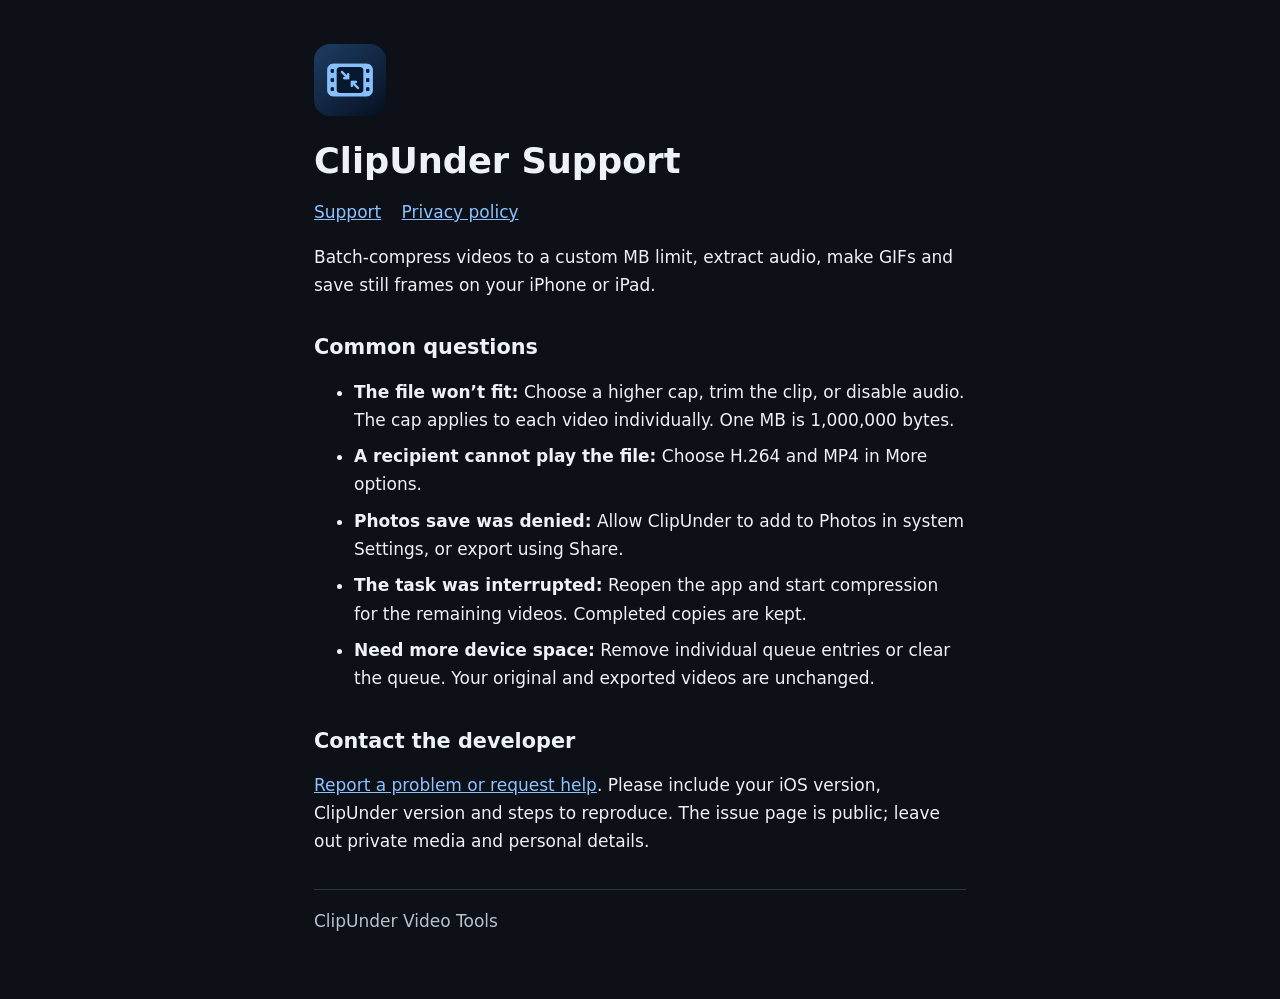
==== index.html @ a4e2ff00 "Publish ClipUnder support and privacy policy" ====
<!doctype html>
<html lang="en"><meta charset="utf-8"><meta name="viewport" content="width=device-width, initial-scale=1"><title>ClipUnder Support · ClipUnder</title><link rel="stylesheet" href="style.css"><main>
<img src="app-icon.png" alt="ClipUnder app icon"><h1>ClipUnder Support</h1>
<nav aria-label="ClipUnder links"><a href="index.html">Support</a><a href="privacy.html">Privacy policy</a></nav>
<p>Batch-compress videos to a custom MB limit, extract audio, make GIFs and save still frames on your iPhone or iPad.</p>
<h2>Common questions</h2><ul><li><strong>The file won’t fit:</strong> Choose a higher cap, trim the clip, or disable audio. The cap applies to each video individually. One MB is 1,000,000 bytes.</li><li><strong>A recipient cannot play the file:</strong> Choose H.264 and MP4 in More options.</li><li><strong>Photos save was denied:</strong> Allow ClipUnder to add to Photos in system Settings, or export using Share.</li><li><strong>The task was interrupted:</strong> Reopen the app and start compression for the remaining videos. Completed copies are kept.</li><li><strong>Need more device space:</strong> Remove individual queue entries or clear the queue. Your original and exported videos are unchanged.</li></ul>
<h2>Contact the developer</h2>
<p><a href="https://github.com/wanwanyahoo/clipunder-support/issues/new">Report a problem or request help</a>. Please include your iOS version, ClipUnder version and steps to reproduce. The issue page is public; leave out private media and personal details.</p>
<footer>ClipUnder Video Tools</footer></main></html>
---- style.css ----
*{box-sizing:border-box}body{margin:0;background:#0d1016;color:#edf2f9;font:17px/1.65 system-ui,sans-serif}main{max-width:700px;margin:0 auto;padding:44px 24px 64px}h1,h2{line-height:1.2}h1{font-size:2.2rem;margin:.45em 0}h2{font-size:1.3rem;margin-top:1.75em}a{color:#8dc1ff}img{width:72px;height:72px;border-radius:16px}nav{display:flex;gap:1.2em}li{margin:.5em 0}footer{color:#b6c1d0;margin-top:2em;border-top:1px solid #2c3647;padding-top:1em}
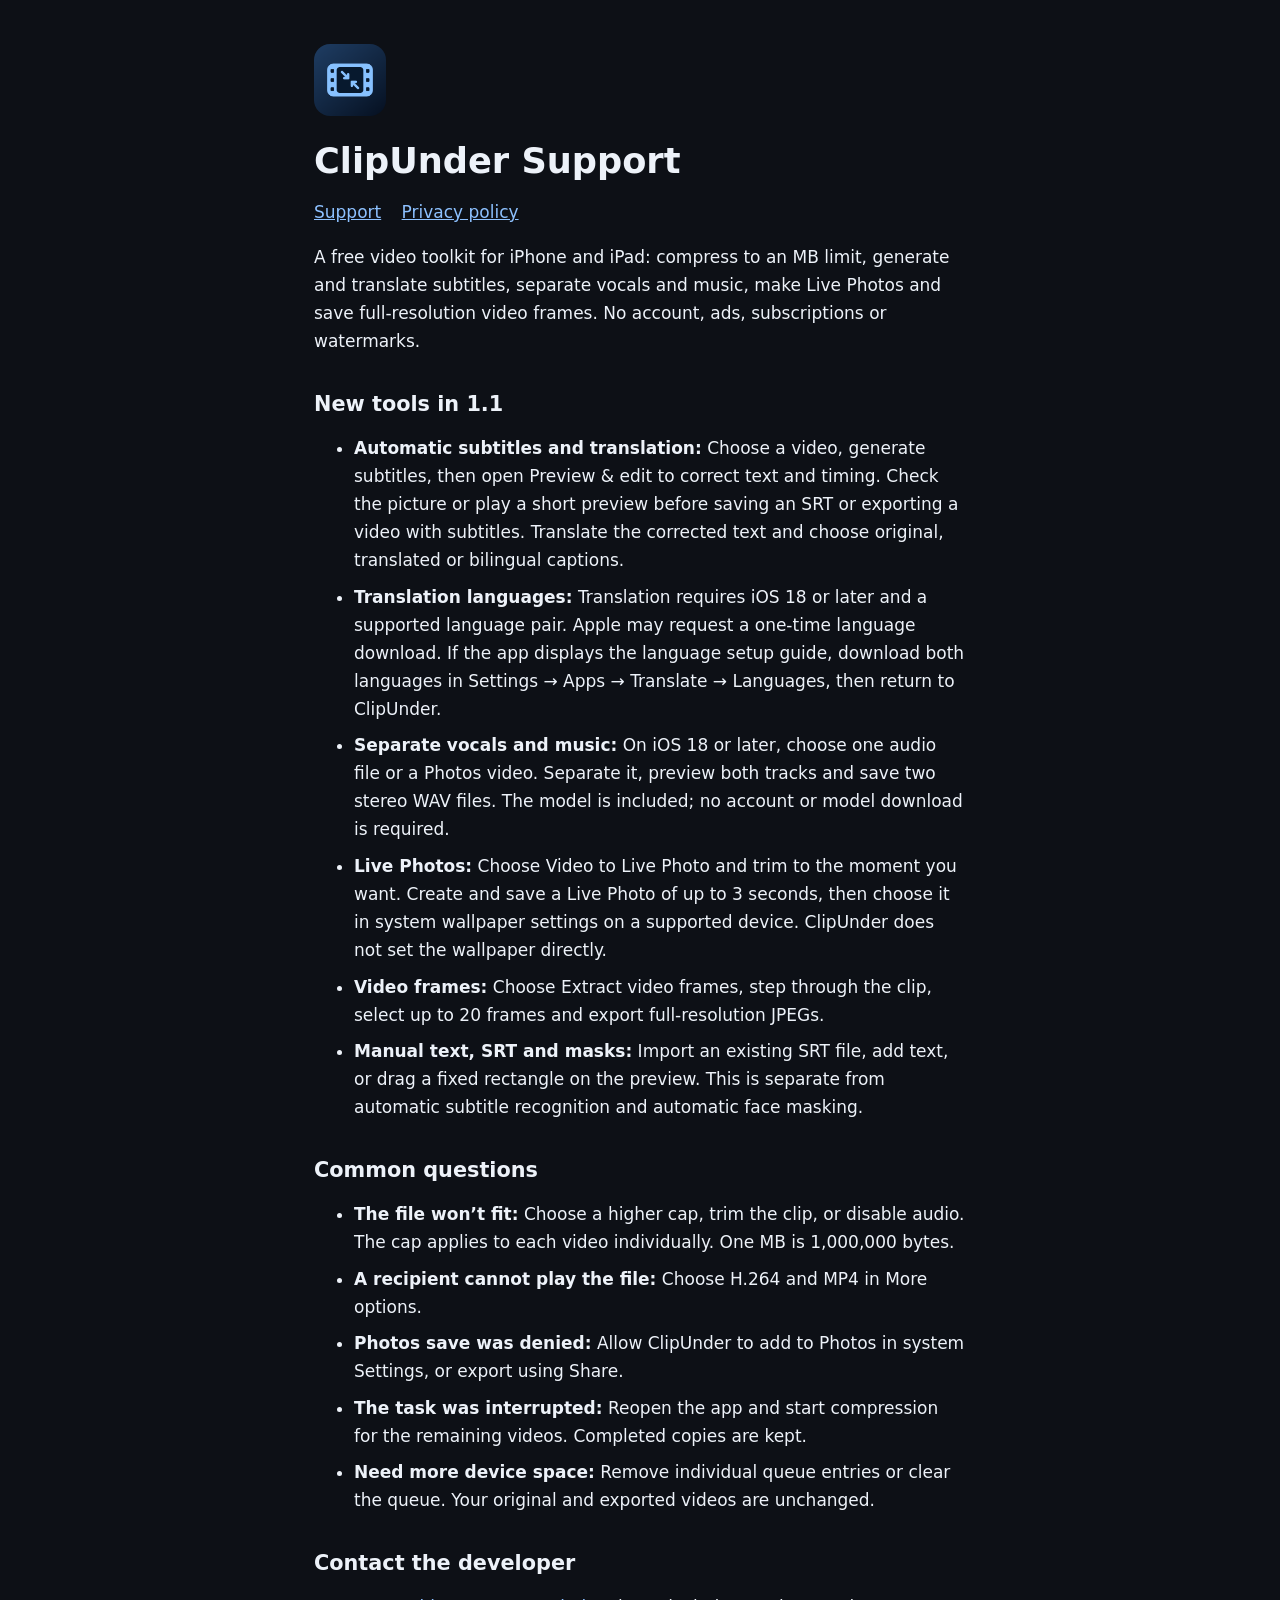
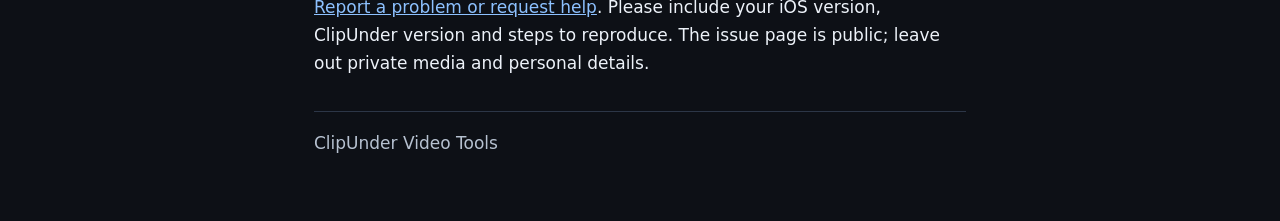
==== commit c3da56db: "Document local captions, translation and audio separation" ====
--- a/index.html
+++ b/index.html
@@ -2,7 +2,14 @@
 <html lang="en"><meta charset="utf-8"><meta name="viewport" content="width=device-width, initial-scale=1"><title>ClipUnder Support · ClipUnder</title><link rel="stylesheet" href="style.css"><main>
 <img src="app-icon.png" alt="ClipUnder app icon"><h1>ClipUnder Support</h1>
 <nav aria-label="ClipUnder links"><a href="index.html">Support</a><a href="privacy.html">Privacy policy</a></nav>
-<p>Batch-compress videos to a custom MB limit, extract audio, make GIFs and save still frames on your iPhone or iPad.</p>
+<p>A free video toolkit for iPhone and iPad: compress to an MB limit, generate and translate subtitles, separate vocals and music, make Live Photos and save full-resolution video frames. No account, ads, subscriptions or watermarks.</p>
+<h2>New tools in 1.1</h2>
+<ul><li><strong>Automatic subtitles and translation:</strong> Choose a video, generate subtitles, then open Preview &amp; edit to correct text and timing. Check the picture or play a short preview before saving an SRT or exporting a video with subtitles. Translate the corrected text and choose original, translated or bilingual captions.</li>
+<li><strong>Translation languages:</strong> Translation requires iOS 18 or later and a supported language pair. Apple may request a one-time language download. If the app displays the language setup guide, download both languages in Settings → Apps → Translate → Languages, then return to ClipUnder.</li>
+<li><strong>Separate vocals and music:</strong> On iOS 18 or later, choose one audio file or a Photos video. Separate it, preview both tracks and save two stereo WAV files. The model is included; no account or model download is required.</li>
+<li><strong>Live Photos:</strong> Choose Video to Live Photo and trim to the moment you want. Create and save a Live Photo of up to 3 seconds, then choose it in system wallpaper settings on a supported device. ClipUnder does not set the wallpaper directly.</li>
+<li><strong>Video frames:</strong> Choose Extract video frames, step through the clip, select up to 20 frames and export full-resolution JPEGs.</li>
+<li><strong>Manual text, SRT and masks:</strong> Import an existing SRT file, add text, or drag a fixed rectangle on the preview. This is separate from automatic subtitle recognition and automatic face masking.</li></ul>
 <h2>Common questions</h2><ul><li><strong>The file won’t fit:</strong> Choose a higher cap, trim the clip, or disable audio. The cap applies to each video individually. One MB is 1,000,000 bytes.</li><li><strong>A recipient cannot play the file:</strong> Choose H.264 and MP4 in More options.</li><li><strong>Photos save was denied:</strong> Allow ClipUnder to add to Photos in system Settings, or export using Share.</li><li><strong>The task was interrupted:</strong> Reopen the app and start compression for the remaining videos. Completed copies are kept.</li><li><strong>Need more device space:</strong> Remove individual queue entries or clear the queue. Your original and exported videos are unchanged.</li></ul>
 <h2>Contact the developer</h2>
 <p><a href="https://github.com/wanwanyahoo/clipunder-support/issues/new">Report a problem or request help</a>. Please include your iOS version, ClipUnder version and steps to reproduce. The issue page is public; leave out private media and personal details.</p>
